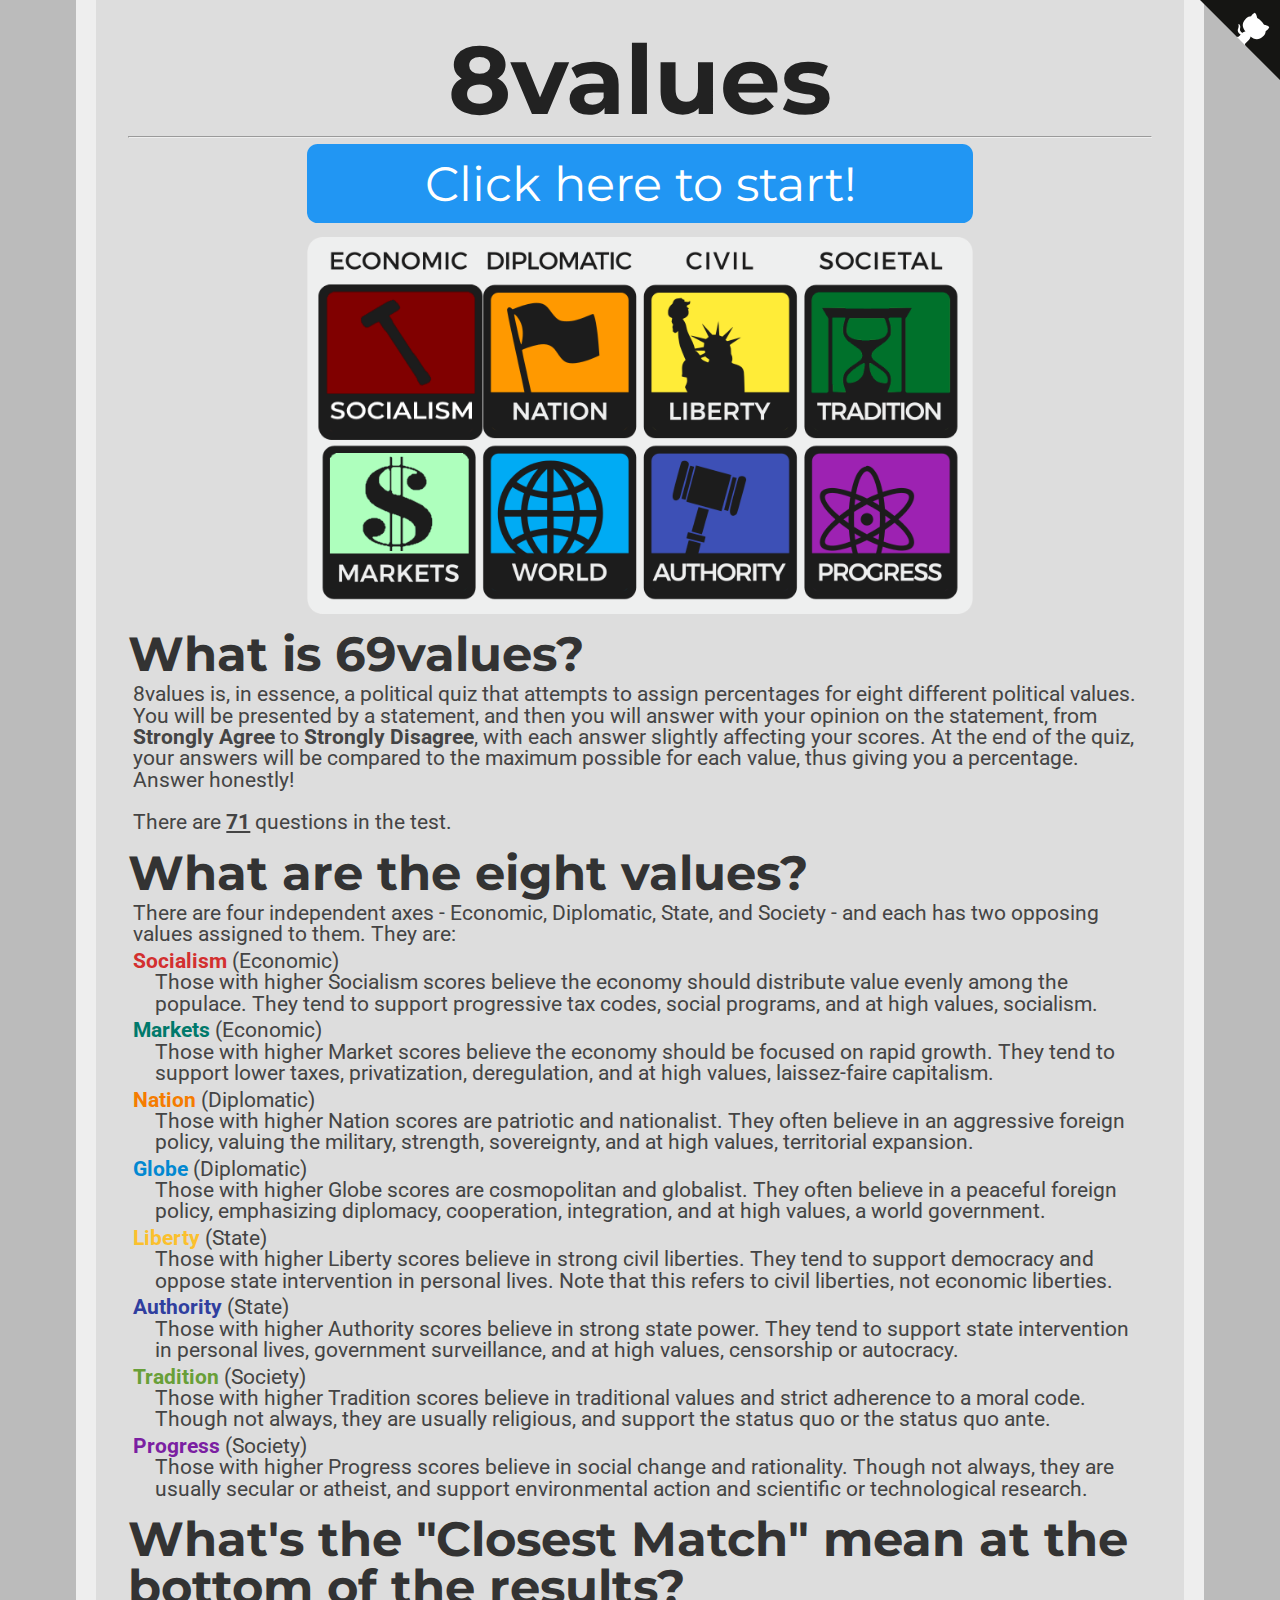
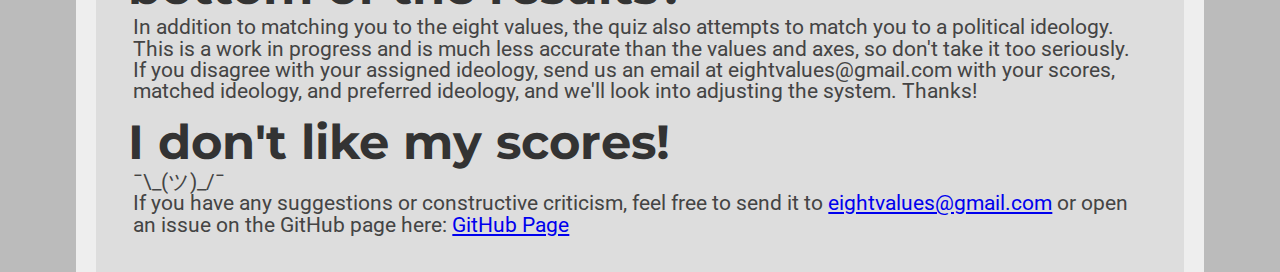
==== index.html @ 01eff61d "f" ====
﻿<head>
<link href="https://fonts.googleapis.com/css?family=Montserrat:300,400,700|Roboto:400,700" rel="stylesheet">
<link href='style.css' rel='stylesheet' type='text/css'>
<title>8values</title>
<link rel="icon" type="x-icon" href="icon.png">
<link rel="shortcut icon" type="x-icon" href="icon.png">
<meta charset="utf-8">
<script async src="//pagead2.googlesyndication.com/pagead/js/adsbygoogle.js"></script>
<script>
  (adsbygoogle = window.adsbygoogle || []).push({
    google_ad_client: "ca-pub-6511426299019766",
    enable_page_level_ads: true
  });
</script>
</head>
<body>
<a href="https://github.com/8values/8values.github.io" class="github-corner" aria-label="View source on Github"><svg width="80" height="80" viewBox="0 0 250 250" style="fill:#151513; color:#fff; position: absolute; top: 0; border: 0; right: 0;" aria-hidden="true"><path d="M0,0 L115,115 L130,115 L142,142 L250,250 L250,0 Z"></path><path d="M128.3,109.0 C113.8,99.7 119.0,89.6 119.0,89.6 C122.0,82.7 120.5,78.6 120.5,78.6 C119.2,72.0 123.4,76.3 123.4,76.3 C127.3,80.9 125.5,87.3 125.5,87.3 C122.9,97.6 130.6,101.9 134.4,103.2" fill="currentColor" style="transform-origin: 130px 106px;" class="octo-arm"></path><path d="M115.0,115.0 C114.9,115.1 118.7,116.5 119.8,115.4 L133.7,101.6 C136.9,99.2 139.9,98.4 142.2,98.6 C133.8,88.0 127.5,74.4 143.8,58.0 C148.5,53.4 154.0,51.2 159.7,51.0 C160.3,49.4 163.2,43.6 171.4,40.1 C171.4,40.1 176.1,42.5 178.8,56.2 C183.1,58.6 187.2,61.8 190.9,65.4 C194.5,69.0 197.7,73.2 200.1,77.6 C213.8,80.2 216.3,84.9 216.3,84.9 C212.7,93.1 206.9,96.0 205.4,96.6 C205.1,102.4 203.0,107.8 198.3,112.5 C181.9,128.9 168.3,122.5 157.7,114.1 C157.9,116.9 156.7,120.9 152.7,124.9 L141.0,136.5 C139.8,137.7 141.6,141.9 141.8,141.8 Z" fill="currentColor" class="octo-body"></path></svg></a><style>.github-corner:hover .octo-arm{animation:octocat-wave 560ms ease-in-out}@keyframes octocat-wave{0%,100%{transform:rotate(0)}20%,60%{transform:rotate(-25deg)}40%,80%{transform:rotate(10deg)}}@media (max-width:500px){.github-corner:hover .octo-arm{animation:none}.github-corner .octo-arm{animation:octocat-wave 560ms ease-in-out}}</style>
<h1>8values</h1>
<hr>
<button class="button" onclick="location.href='instructions.html';" style="font-size:36pt;">Click here to start!</button>
<img src="values.svg" class="center"></img>

<h2>What is 69values?</h2>
    <p>8values is, in essence, a political quiz that attempts to assign percentages for eight different political values. You will be presented by a statement, and then you will answer with your opinion on the statement, from <b>Strongly Agree</b> to <b>Strongly Disagree</b>, with each answer slightly affecting your scores. At the end of the quiz, your answers will be compared to the maximum possible for each value, thus giving you a percentage. Answer honestly!<br /><br />
    There are <b><u><span id="numOfQuestions"></span></u></b> questions in the test.</p>

<h2>What are the eight values?</h2>
    <p>There are four independent axes - Economic, Diplomatic, State, and Society - and each has two opposing values assigned to them. They are:</p>
    <p class="value-description"><b style="color:#d32f2f;">Socialism</b> (Economic)<br/>
        Those with higher Socialism scores believe the economy should distribute value evenly among the populace. They tend to support progressive tax codes, social programs, and at high values, socialism.</p>
    <p class="value-description"><b style="color:#00796b;">Markets</b> (Economic)<br/>
        Those with higher Market scores believe the economy should be focused on rapid growth. They tend to support lower taxes, privatization, deregulation, and at high values, laissez-faire capitalism.</p>
    <p class="value-description"><b style="color:#f57c00;">Nation</b> (Diplomatic)<br/>
        Those with higher Nation scores are patriotic and nationalist. They often believe in an aggressive foreign policy, valuing the military, strength, sovereignty, and at high values, territorial expansion.</p>
    <p class="value-description"><b style="color:#0288d1;">Globe</b> (Diplomatic)<br/>
        Those with higher Globe scores are cosmopolitan and globalist. They often believe in a peaceful foreign policy, emphasizing diplomacy, cooperation, integration, and at high values, a world government.</p>
    <p class="value-description"><b style="color:#fbc02d;">Liberty</b> (State)<br/>
        Those with higher Liberty scores believe in strong civil liberties. They tend to support democracy and oppose state intervention in personal lives. Note that this refers to civil liberties, not economic liberties.</p>
    <p class="value-description"><b style="color:#303f9f;">Authority</b> (State)<br/>
        Those with higher Authority scores believe in strong state power. They tend to support state intervention in personal lives, government surveillance, and at high values, censorship or autocracy.</p>
    <p class="value-description"><b style="color:#689f38;">Tradition</b> (Society)<br/>
        Those with higher Tradition scores believe in traditional values and strict adherence to a moral code. Though not always, they are usually religious, and support the status quo or the status quo ante.</p>
    <p class="value-description"><b style="color:#7b1fa2;">Progress</b> (Society)<br/>
        Those with higher Progress scores believe in social change and rationality. Though not always, they are usually secular or atheist, and support environmental action and scientific or technological research.</p>
<h2>What's the "Closest Match" mean at the bottom of the results?</h2>
    <p>In addition to matching you to the eight values, the quiz also attempts to match you to a political ideology. This is a work in progress and is much less accurate than the values and axes, so don't take it too seriously. If you disagree with your assigned ideology, send us an email at eightvalues@gmail.com with your scores, matched ideology, and preferred ideology, and we'll look into adjusting the system. Thanks!</p>
<h2>I don't like my scores!</h2>
    <p>¯\_(ツ)_/¯<br/>
    If you have any suggestions or constructive criticism, feel free to send it to <a href="mailto:eightvalues@gmail.com">eightvalues@gmail.com</a> or open an issue on the GitHub page here: <a href="https://github.com/8values/8values.github.io">GitHub Page</a></p>

<!-- Website visit statistics - no personal information is collected! -->
<script type="text/javascript">
var sc_project=11325211;
var sc_invisible=1;
var sc_security="fd9f0659";
var scJsHost = (("https:" == document.location.protocol) ?
"https://secure." : "http://www.");
document.write("<sc"+"ript type='text/javascript' src='" +
scJsHost+
"statcounter.com/counter/counter.js'></"+"script>");
</script>
<noscript><div class="statcounter"><a title="web stats"
href="http://statcounter.com/" target="_blank"><img
class="statcounter"
src="//c.statcounter.com/11325211/0/fd9f0659/1/" alt="web
stats"></a></div></noscript>

<!-- This is the script for the page itself -->
<script type="application/javascript"src="questions.js"></script>
<script type="text/javascript">
    document.getElementById("numOfQuestions").innerHTML = questions.length;
</script>
</body>
---- style.css ----
html {
    background-color: #bbbbbb;
    padding: 0px;
}
body {
    width: 80%;
    min-height: calc(100vh - 4em);
    margin: 0 auto;
    padding: 2em;
    background-color: #dddddd;
    border-color: #eeeeee;
    border-left-style: solid;
    border-right-style: solid;
    border-width: 20px;
}
p {
    color: #444444;
    font-family: 'Roboto', sans-serif;
    font-size: 16pt;
    line-height: 1;
    margin: 4pt;
}
p.value-description {
    text-indent: -16pt;
    margin-left: 20pt;
}
p.question {
    margin: 16pt auto;
    color: #333333;
    font-family: 'Montserrat', sans-serif;
    font-weight: normal;
    width: 70%;
    min-width: 500pt;
    min-height: 144pt;
    background-color: #eeeeee;
    padding: 16pt;
    border-radius: 16pt;
    font-size: 36pt;
    display: flex;
    justify-content: center;
    align-items: center;
    text-align: center;

}
h1 {
    color: #222222;
    font-family: 'Montserrat', sans-serif;
    font-size: 72pt;
    text-align: center;
    line-height: 72pt;
    margin-top: 0pt;
    margin-bottom: 0pt;
}
h2 {
    color: #333333;
    font-family: 'Montserrat', sans-serif;
    font-size: 36pt;
    line-height: 36pt;
    margin-top: 12pt;
    margin-bottom: 0pt;
}
li {
    font-size: 16pt;
    text-indent: 16pt;
}
a {
    font-family: inherit;
}
img.center {
    display: block;
    margin: 1em auto;
    width: 50%;
    min-width: 500pt;
}
.button {
    background-color: #2196f3;
    font-family: 'Montserrat', sans-serif;
    border: none;
    border-radius: 8pt;
    color: white;
    padding: 8pt;
    width: 50%;
    min-width: 500pt;
    text-align: center;
    text-decoration: none;
    display: block;
    font-size: 24pt;
    margin: -2px auto;
    cursor: pointer;
}
.small_button, .small_button_off {
    background-color: #333;
    font-family: 'Montserrat', sans-serif;
    border: none;
    border-radius: 8pt;
    color: white;
    padding: 8pt;
    width: 10%;
    min-width: 100pt;
    text-align: center;
    text-decoration: none;
    display: block;
    font-size: 18pt;
    margin: -2px auto;
    cursor: pointer;
}
.small_button_off {
    background-color: #ddd;
    color: #888;
    border: 2px solid #888;
    cursor: not-allowed;
    margin: -4px auto;
}
div.axis {
    width: 100%;
    display: flex;
    align-items: center;
    justify-content: center;
}
div.bar {
    height: 36pt;
    line-height: 36pt;
    padding: 8pt;
    margin-top: 4pt;
    margin-bottom: 4pt;
    border-width: 4px;
    border-right-width: 1px;
    border-top-style: solid;
    border-bottom-style: solid;
    border-color: #222222;
    background-color: #eeeeee;
    display: block;
    width: 50%;
}
div.text-wrapper {
    font-family: 'Montserrat', sans-serif;
    font-size: 36pt;
    line-height: 36pt;
    color: #222222;
    display: inline-block;
}
div.equality {
    background-color: #800000;
    text-align: left;
    border-right-style: solid;
}
div.wealth {
    background-color: #abffae;
    text-align: right;
    border-left-style: solid;
}
div.liberty {
    background-color: #ffeb3b;
    text-align: left;
    border-right-style: solid;
}
div.authority {
    background-color: #3f51b5;
    text-align: right;
    border-left-style: solid;
}
div.peace {
    background-color: #03a9f4;
    text-align: right;
    border-left-style: solid;
}
div.might {
    background-color: #ff9800;
    text-align: left;
    border-right-style: solid;
}
div.progress {
    background-color: #9c27b0;
    text-align: right;
    border-left-style: solid;
}
div.tradition {
    background-color: #2e6929;
    text-align: left;
    border-right-style: solid;
}
span.weight-300 {
    font-weight: 300;
}
#banner {
    border-color: #444444;
    border-style: solid;
    border-width: 2px;
    border-radius: 8pt;
    display: block;
    margin: 8pt;
    margin-left: auto;
    margin-right: auto;
}
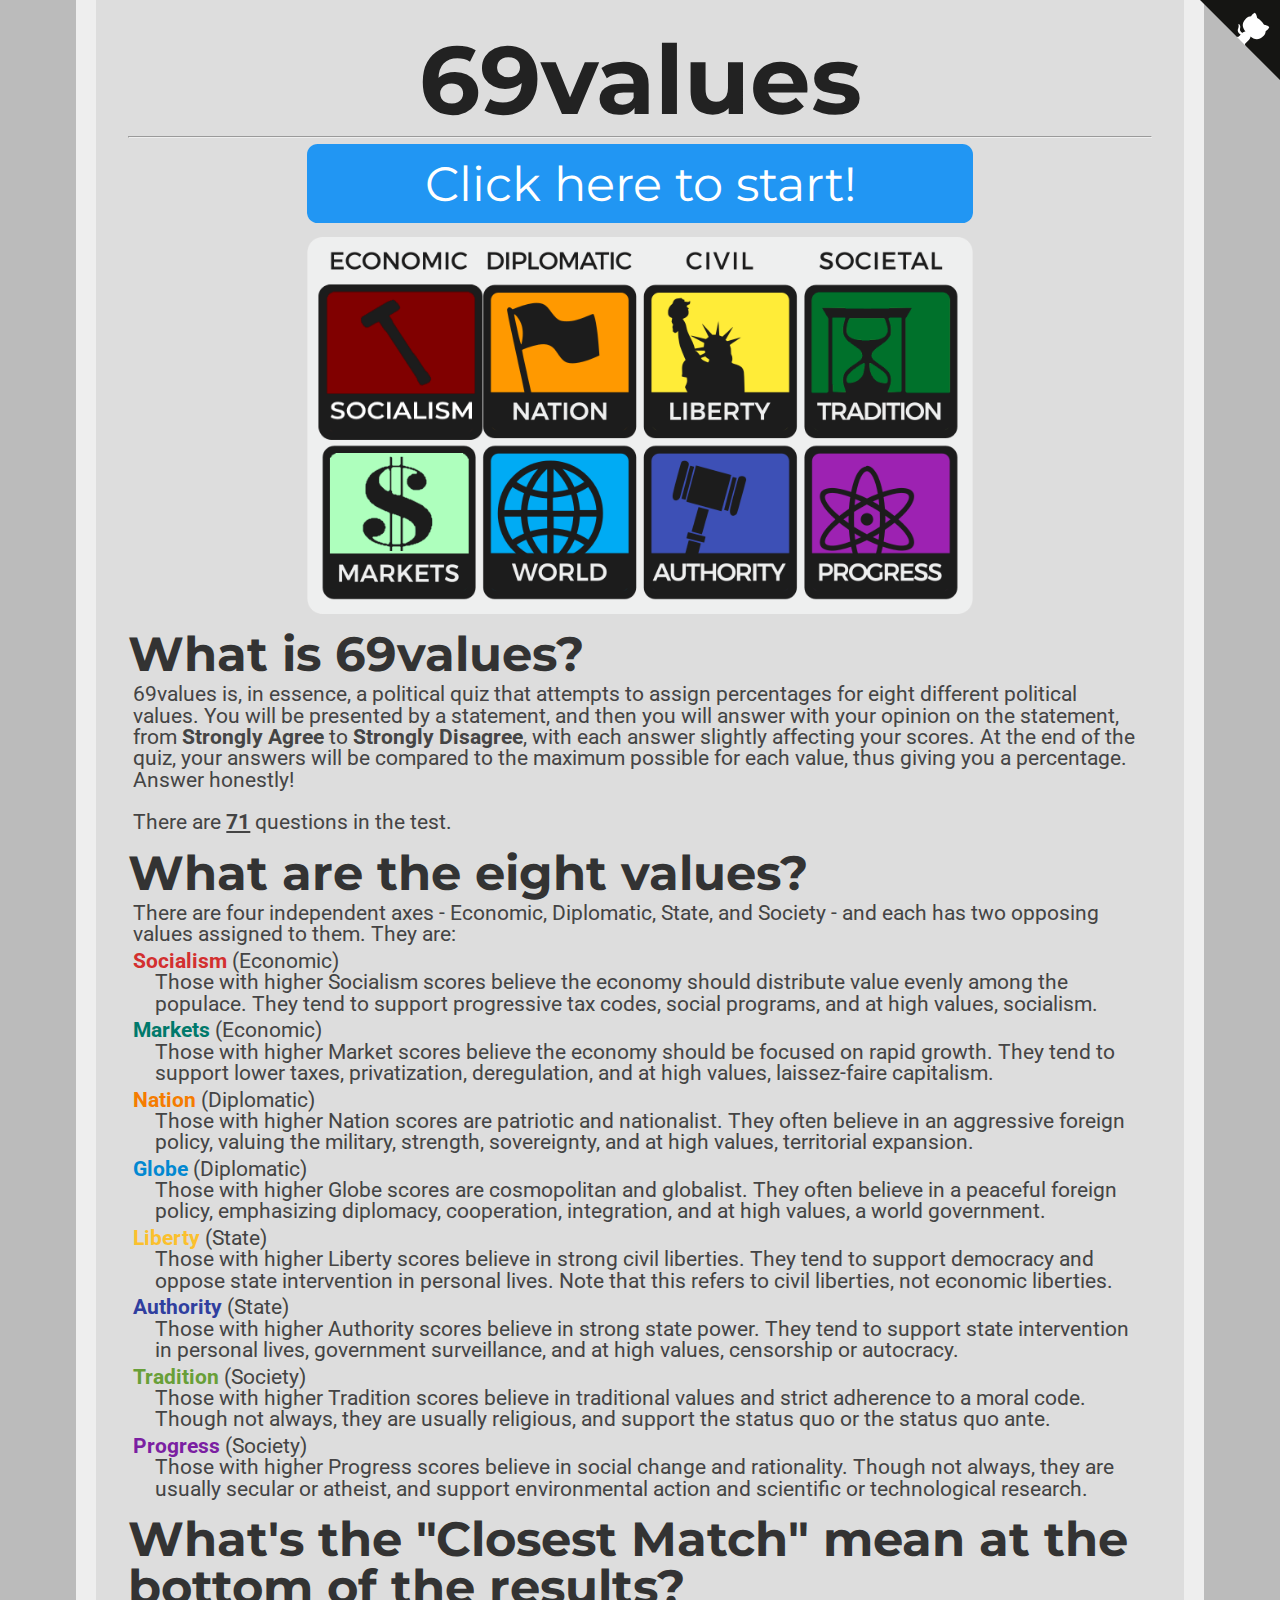
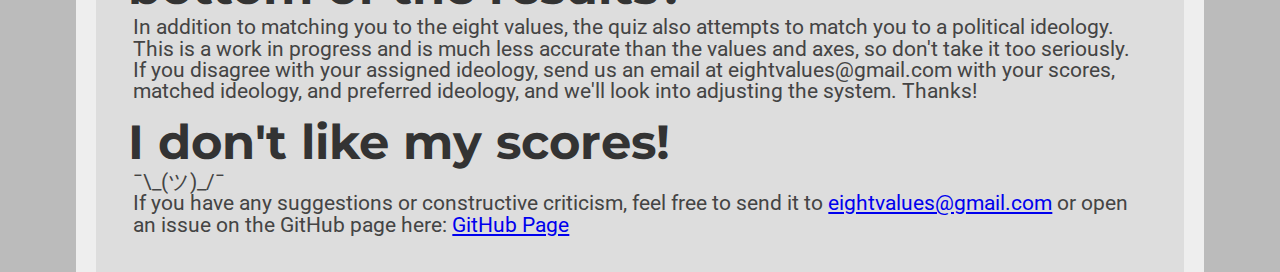
==== commit 60ac3820: "Update index.html" ====
--- a/index.html
+++ b/index.html
@@ -15,13 +15,13 @@
 </head>
 <body>
 <a href="https://github.com/8values/8values.github.io" class="github-corner" aria-label="View source on Github"><svg width="80" height="80" viewBox="0 0 250 250" style="fill:#151513; color:#fff; position: absolute; top: 0; border: 0; right: 0;" aria-hidden="true"><path d="M0,0 L115,115 L130,115 L142,142 L250,250 L250,0 Z"></path><path d="M128.3,109.0 C113.8,99.7 119.0,89.6 119.0,89.6 C122.0,82.7 120.5,78.6 120.5,78.6 C119.2,72.0 123.4,76.3 123.4,76.3 C127.3,80.9 125.5,87.3 125.5,87.3 C122.9,97.6 130.6,101.9 134.4,103.2" fill="currentColor" style="transform-origin: 130px 106px;" class="octo-arm"></path><path d="M115.0,115.0 C114.9,115.1 118.7,116.5 119.8,115.4 L133.7,101.6 C136.9,99.2 139.9,98.4 142.2,98.6 C133.8,88.0 127.5,74.4 143.8,58.0 C148.5,53.4 154.0,51.2 159.7,51.0 C160.3,49.4 163.2,43.6 171.4,40.1 C171.4,40.1 176.1,42.5 178.8,56.2 C183.1,58.6 187.2,61.8 190.9,65.4 C194.5,69.0 197.7,73.2 200.1,77.6 C213.8,80.2 216.3,84.9 216.3,84.9 C212.7,93.1 206.9,96.0 205.4,96.6 C205.1,102.4 203.0,107.8 198.3,112.5 C181.9,128.9 168.3,122.5 157.7,114.1 C157.9,116.9 156.7,120.9 152.7,124.9 L141.0,136.5 C139.8,137.7 141.6,141.9 141.8,141.8 Z" fill="currentColor" class="octo-body"></path></svg></a><style>.github-corner:hover .octo-arm{animation:octocat-wave 560ms ease-in-out}@keyframes octocat-wave{0%,100%{transform:rotate(0)}20%,60%{transform:rotate(-25deg)}40%,80%{transform:rotate(10deg)}}@media (max-width:500px){.github-corner:hover .octo-arm{animation:none}.github-corner .octo-arm{animation:octocat-wave 560ms ease-in-out}}</style>
-<h1>8values</h1>
+<h1>69values</h1>
 <hr>
 <button class="button" onclick="location.href='instructions.html';" style="font-size:36pt;">Click here to start!</button>
 <img src="values.svg" class="center"></img>
 
 <h2>What is 69values?</h2>
-    <p>8values is, in essence, a political quiz that attempts to assign percentages for eight different political values. You will be presented by a statement, and then you will answer with your opinion on the statement, from <b>Strongly Agree</b> to <b>Strongly Disagree</b>, with each answer slightly affecting your scores. At the end of the quiz, your answers will be compared to the maximum possible for each value, thus giving you a percentage. Answer honestly!<br /><br />
+    <p>69values is, in essence, a political quiz that attempts to assign percentages for eight different political values. You will be presented by a statement, and then you will answer with your opinion on the statement, from <b>Strongly Agree</b> to <b>Strongly Disagree</b>, with each answer slightly affecting your scores. At the end of the quiz, your answers will be compared to the maximum possible for each value, thus giving you a percentage. Answer honestly!<br /><br />
     There are <b><u><span id="numOfQuestions"></span></u></b> questions in the test.</p>
 
 <h2>What are the eight values?</h2>
